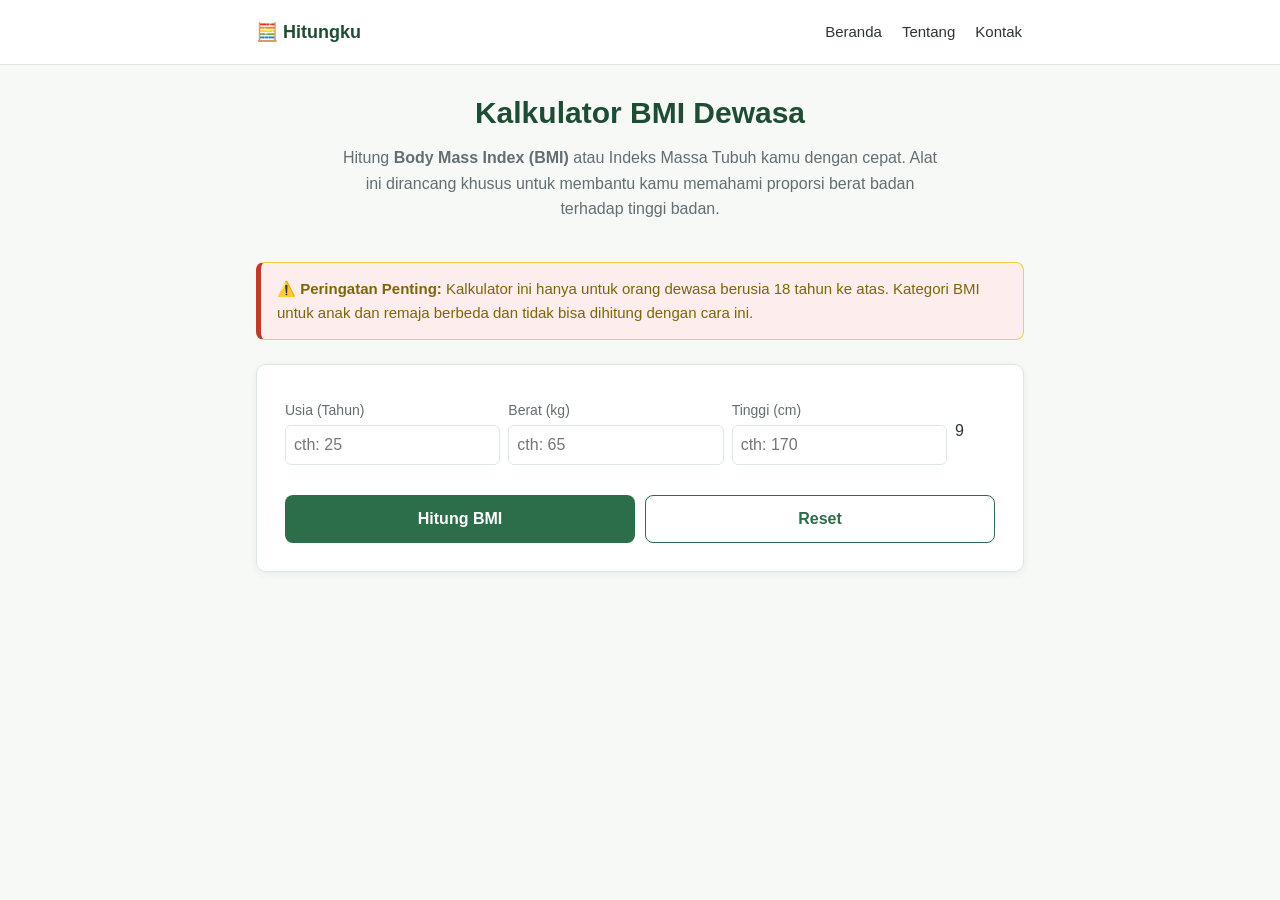
==== kalkulator-bmi.html @ 7bfb572b "Add files via upload" ====
<!DOCTYPE html>
<html lang="id">
<head>
    <meta charset="UTF-8">
    <meta name="viewport" content="width=device-width, initial-scale=1.0">
    <title>Kalkulator BMI Dewasa Gratis - Hitungku</title>
    <meta name="description" content="Hitung Body Mass Index (BMI) kamu secara gratis di Hitungku. Kalkulator BMI khusus dewasa (18+ tahun) dengan kategori standar WHO. Cepat, privat, tanpa daftar.">
    <link rel="stylesheet" href="style.css">
</head>
<body>
    <!-- HEADER -->
    <header class="site-header">
        <div class="container">
            <a href="index.html" class="logo">🧮 Hitungku</a>
            <nav class="main-nav">
                <a href="index.html">Beranda</a>
                <a href="tentang.html">Tentang</a>
                <a href="kontak.html">Kontak</a>
            </nav>
        </div>
    </header>

    <main class="container">
        <!-- AREA IKLAN: atas kalkulator -->

        <!-- JUDUL HALAMAN -->
        <section class="page-intro">
            <h1>Kalkulator BMI Dewasa</h1>
            <p>Hitung <strong>Body Mass Index (BMI)</strong> atau Indeks Massa Tubuh kamu dengan cepat. Alat ini dirancang khusus untuk membantu kamu memahami proporsi berat badan terhadap tinggi badan.</p>
        </section>

        <!-- PERINGATAN USIA (MENCOLOK) -->
        <div class="peringatan" style="border-left: 5px solid #c0392b; background-color: #fdedec; margin-bottom: 24px;">
            <strong>⚠️ Peringatan Penting:</strong> Kalkulator ini hanya untuk orang dewasa berusia 18 tahun ke atas. Kategori BMI untuk anak dan remaja berbeda dan tidak bisa dihitung dengan cara ini.
        </div>

        <!-- KALKULATOR -->
        <section class="calculator" id="kalkulatorBMI">
            <div class="input-section">
                <div class="baris-mk" style="grid-template-columns: 1fr 1fr 1fr 40px; border-bottom: none; padding-bottom: 12px;">
                    <div>
                        <label for="inputUsia" style="display:block; font-size:14px; margin-bottom:4px; color:var(--warna-teks-redup);">Usia (Tahun)</label>
                        <input type="number" id="inputUsia" min="18" max="120" step="1" placeholder="cth: 25" required>
                    </div>
                    <div>
                        <label for="inputBerat" style="display:block; font-size:14px; margin-bottom:4px; color:var(--warna-teks-redup);">Berat (kg)</label>
                        <input type="number" id="inputBerat" min="20" max="300" step="0.1" placeholder="cth: 65" required>
                    </div>
                    <div>
                        <label for="inputTinggi" style="display:block; font-size:14px; margin-bottom:4px; color:var(--warna-teks-redup);">Tinggi (cm)</label>
                        <input type="number" id="inputTinggi" min="100" max="250" step="1" placeholder="cth: 170" required>
                    </div>
                    <div style="display:flex; align-items:flex-end; padding-bottom:2px;">
                        <!-- Spacer untuk alignment -->
                   9</div>
                </div>
            </div>

            <!-- Tombol Aksi -->
            <div class="action-buttons">
                <button type="button" class="btn btn-primary" id="hitungBMIBtn">Hitung BMI</button>
                <button type="button" class="btn btn-secondary" id="resetBMIBtn">Reset</button>
            </div>

            <!-- Hasil -->
            <div class="hasil" id="hasilBMI" hidden>
                <div class="hasil-ipk">
                    <span class="hasil-label">Hasil BMI Kamu</span>
                    <span class="hasil-angka" id="nilaiBMI">0.0</span>
                    <span class="hasil-label" id="kategoriBMI" style="margin-top: 8px; font-size: 18px; color: var(--warna-utama-tua); font-weight: 600;">-</span>
                </div>
                <div class="hasil-detail">
                    <div class="hasil-item">
                        <span class="hasil-item-label">Usia</span>
                        <span class="hasil-item-angka" id="detailUsia">0 tahun</span>
                    </div>
                    <div class="ati>
        </article>
    </main>

    <!-- FOOTER -->
    <footer class="site-footer">
        <div class="container">
            <nav class="footer-nav">
                <a href="tentang.html">Tentang</a>
                <a href="kontak.html">Kontak</a>
                <a href="kebijakan-privasi.html">Kebijakan Privasi</a>
                <a href="disclaimer.html">Disclaimer</a>
            </nav>
            <p class="copyright">© 2026 Hitungku. Semua perhitungan dilakukan di browser kamu.</p>
        </div>
    </footer>

    <!-- Script Kalkulator BMI -->
    <script src="script-bmi.js"></script>
</body>
</html>
---- style.css ----
/* ============================================
   STYLE.CSS - Kalkulator Mahasiswa
   Pendekatan: Mobile-first, warna kalem, ringan
   ============================================ */

/* --- RESET DASAR --- */
* {
    box-sizing: border-box;
    margin: 0;
    padding: 0;
}

/* --- VARIABEL WARNA (mudah diganti) --- */
:root {
    --warna-utama: #2c6e49;       /* Hijau kalem */
    --warna-utama-tua: #1e4d34;
    --warna-aksen: #4c956c;
    --warna-latar: #f7f9f7;
    --warna-kartu: #ffffff;
    --warna-teks: #2d3436;
    --warna-teks-redup: #636e72;
    --warna-batas: #dfe6e9;
    --warna-error: #c0392b;
    --warna-sukses: #27ae60;
    --radius: 10px;
    --bayangan: 0 2px 8px rgba(0, 0, 0, 0.06);
}

/* --- FONT SISTEM (tidak memuat font eksternal) --- */
body {
    font-family: -apple-system, BlinkMacSystemFont, "Segoe UI", Roboto, Oxygen, Ubuntu, Cantarell, sans-serif;
    font-size: 16px;            /* Minimal 16px agar nyaman di HP */
    line-height: 1.6;
    color: var(--warna-teks);
    background-color: var(--warna-latar);
    -webkit-text-size-adjust: 100%;
}

/* --- CONTAINER (lebar maksimum + padding samping) --- */
.container {
    max-width: 800px;
    margin: 0 auto;
    padding: 0 16px;
}

/* --- HEADER --- */
.site-header {
    background-color: var(--warna-kartu);
    border-bottom: 1px solid var(--warna-batas);
    padding: 14px 0;
    position: sticky;
    top: 0;
    z-index: 10;
}

.site-header .container {
    display: flex;
    justify-content: space-between;
    align-items: center;
    flex-wrap: wrap;
    gap: 10px;
}

.logo {
    font-weight: 700;
    font-size: 18px;
    color: var(--warna-utama-tua);
    text-decoration: none;
}

.main-nav {
    display: flex;
    gap: 16px;
    flex-wrap: wrap;
}

.main-nav a {
    color: var(--warna-teks);
    text-decoration: none;
    font-size: 15px;
    padding: 6px 2px;
}

.main-nav a:hover {
    color: var(--warna-utama);
}

/* --- HERO (beranda) --- */
.hero {
    text-align: center;
    padding: 32px 0 24px;
}

.hero h1 {
    font-size: 28px;
    color: var(--warna-utama-tua);
    margin-bottom: 10px;
}

.hero p {
    color: var(--warna-teks-redup);
    max-width: 600px;
    margin: 0 auto;
}

/* --- DAFTAR KALKULATOR --- */
.calc-list {
    padding: 16px 0 32px;
}

.calc-list h2 {
    font-size: 20px;
    margin-bottom: 16px;
    color: var(--warna-utama-tua);
}

.calc-grid {
    display: grid;
    grid-template-columns: 1fr;
    gap: 14px;
}

.calc-card {
    background: var(--warna-kartu);
    border: 1px solid var(--warna-batas);
    border-radius: var(--radius);
    padding: 20px;
    text-decoration: none;
    color: var(--warna-teks);
    box-shadow: var(--bayangan);
    transition: transform 0.15s, box-shadow 0.15s;
}

.calc-card:hover {
    transform: translateY(-2px);
    box-shadow: 0 4px 12px rgba(0, 0, 0, 0.1);
}

.calc-icon {
    font-size: 36px;
    margin-bottom: 8px;
}

.calc-card h3 {
    font-size: 18px;
    color: var(--warna-utama-tua);
    margin-bottom: 6px;
}

.calc-card p {
    color: var(--warna-teks-redup);
    font-size: 15px;
    margin-bottom: 12px;
}

.calc-btn {
    color: var(--warna-utama);
    font-weight: 600;
    font-size: 15px;
}

/* --- HALAMAN KALKULATOR --- */
.page-intro {
    padding: 24px 0 16px;
    text-align: center;
}

.page-intro h1 {
    font-size: 26px;
    color: var(--warna-utama-tua);
    margin-bottom: 8px;
}

.page-intro p {
    color: var(--warna-teks-redup);
    max-width: 600px;
    margin: 0 auto;
}

/* --- KOTAK KALKULATOR --- */
.calculator {
    background: var(--warna-kartu);
    border: 1px solid var(--warna-batas);
    border-radius: var(--radius);
    padding: 20px;
    box-shadow: var(--bayangan);
    margin: 16px 0 32px;
}

/* Pilihan Skala */
.scale-selector {
    margin-bottom: 18px;
}

.scale-selector label {
    display: block;
    margin-bottom: 6px;
    font-size: 15px;
}

.scale-selector select {
    width: 100%;
    padding: 12px;
    font-size: 16px;
    border: 1px solid var(--warna-batas);
    border-radius: 8px;
    background: #fff;
    color: var(--warna-teks);
}

/* Header Baris Input */
.input-header {
    display: grid;
    grid-template-columns: 2fr 1fr 1.2fr 40px;
    gap: 8px;
    padding: 8px 4px;
    font-size: 13px;
    font-weight: 600;
    color: var(--warna-teks-redup);
    border-bottom: 1px solid var(--warna-batas);
    margin-bottom: 8px;
}

.col-sks, .col-nilai {
    text-align: center;
}

/* Setiap Baris Mata Kuliah */
.baris-mk {
    display: grid;
    grid-template-columns: 2fr 1fr 1.2fr 40px;
    gap: 8px;
    align-items: center;
    padding: 6px 0;
    border-bottom: 1px dashed var(--warna-batas);
}

.baris-mk input,
.baris-mk select {
    width: 100%;
    padding: 10px 8px;
    font-size: 16px;
    border: 1px solid var(--warna-batas);
    border-radius: 6px;
    background: #fff;
}

.baris-mk input:focus,
.baris-mk select:focus {
    outline: 2px solid var(--warna-aksen);
    outline-offset: 1px;
    border-color: var(--warna-aksen);
}

.baris-mk .col-sks input,
.baris-mk .col-nilai select {
    text-align: center;
}

.tombol-hapus {
    background: transparent;
    border: 1px solid var(--warna-batas);
    border-radius: 6px;
    width: 36px;
    height: 36px;
    font-size: 18px;
    cursor: pointer;
    color: var(--warna-error);
    transition: background 0.15s;
}

.tombol-hapus:hover {
    background: #fdecea;
}

/* Tombol Tambah Baris */
#tambahBaris {
    margin-top: 12px;
    width: 100%;
}

/* Tombol Umum */
.btn {
    padding: 14px 20px;
    font-size: 16px;
    font-weight: 600;
    border: none;
    border-radius: 8px;
    cursor: pointer;
    transition: background 0.15s, transform 0.1s;
    font-family: inherit;
}

.btn:active {
    transform: scale(0.98);
}

.btn-primary {
    background: var(--warna-utama);
    color: #fff;
}

.btn-primary:hover {
    background: var(--warna-utama-tua);
}

.btn-secondary {
    background: #fff;
    color: var(--warna-utama);
    border: 1px solid var(--warna-utama);
}

.btn-secondary:hover {
    background: #eef6f1;
}

/* Tombol Aksi (Hitung & Reset) */
.action-buttons {
    display: grid;
    grid-template-columns: 1fr 1fr;
    gap: 10px;
    margin-top: 18px;
}

/* Hasil */
.hasil {
    margin-top: 22px;
    padding: 20px;
    background: linear-gradient(135deg, #eef6f1 0%, #f7f9f7 100%);
    border: 1px solid var(--warna-aksen);
    border-radius: var(--radius);
    text-align: center;
}

.hasil-ipk {
    margin-bottom: 16px;
}

.hasil-label {
    display: block;
    font-size: 14px;
    color: var(--warna-teks-redup);
    text-transform: uppercase;
    letter-spacing: 1px;
    margin-bottom: 4px;
}

.hasil-angka {
    display: block;
    font-size: 56px;
    font-weight: 700;
    color: var(--warna-utama-tua);
    line-height: 1;
}

.hasil-detail {
    display: grid;
    grid-template-columns: 1fr 1fr;
    gap: 10px;
    padding-top: 14px;
    border-top: 1px solid var(--warna-batas);
}

.hasil-item-label {
    display: block;
    font-size: 13px;
    color: var(--warna-teks-redup);
    margin-bottom: 2px;
}

.hasil-item-angka {
    display: block;
    font-size: 22px;
    font-weight: 600;
    color: var(--warna-teks);
}

/* Pesan Error */
.error-msg {
    margin-top: 14px;
    padding: 12px 14px;
    background: #fdecea;
    border: 1px solid #f5b7b1;
    border-radius: 8px;
    color: var(--warna-error);
    font-size: 15px;
}

/* --- KONTEN SEO --- */
.content {
    padding: 16px 0 32px;
}

.content h2 {
    font-size: 22px;
    color: var(--warna-utama-tua);
    margin: 24px 0 10px;
}

.content p, .content li {
    margin-bottom: 10px;
    color: var(--warna-teks);
}

.content ul, .content ol {
    padding-left: 22px;
    margin-bottom: 12px;
}

.rumus {
    background: #eef6f1;
    border-left: 4px solid var(--warna-aksen);
    padding: 14px 16px;
    margin: 12px 0;
    font-family: "Courier New", monospace;
    font-size: 15px;
    border-radius: 6px;
    overflow-x: auto;
}

/* FAQ */
.faq {
    background: var(--warna-kartu);
    border: 1px solid var(--warna-batas);
    border-radius: 8px;
    margin-bottom: 10px;
    overflow: hidden;
}

.faq summary {
    padding: 14px 16px;
    cursor: pointer;
    font-size: 16px;
    list-style: none;
}

.faq summary::-webkit-details-marker {
    display: none;
}

.faq summary::after {
    content: " +";
    color: var(--warna-utama);
    font-weight: 700;
    float: right;
}

.faq[open] summary::after {
    content: " −";
}

.faq p {
    padding: 0 16px 14px;
    color: var(--warna-teks-redup);
    font-size: 15px;
}

/* Peringatan */
.peringatan {
    background: #fff8e1;
    border: 1px solid #f4d03f;
    border-radius: 8px;
    padding: 14px 16px;
    margin-top: 24px;
    font-size: 15px;
    color: #7d6608;
}

/* --- FOOTER --- */
.site-footer {
    background: var(--warna-kartu);
    border-top: 1px solid var(--warna-batas);
    padding: 24px 0;
    margin-top: 32px;
    text-align: center;
}

.footer-nav {
    display: flex;
    justify-content: center;
    flex-wrap: wrap;
    gap: 14px;
    margin-bottom: 12px;
}

.footer-nav a {
    color: var(--warna-teks-redup);
    text-decoration: none;
    font-size: 14px;
}

.footer-nav a:hover {
    color: var(--warna-utama);
}

.copyright {
    font-size: 13px;
    color: var(--warna-teks-redup);
}

/* --- RESPONSIVE (layar lebih besar dari 600px) --- */
@media (min-width: 600px) {
    .hero h1 { font-size: 34px; }
    .page-intro h1 { font-size: 30px; }
    .hasil-angka { font-size: 64px; }
    .calculator { padding: 28px; }
}
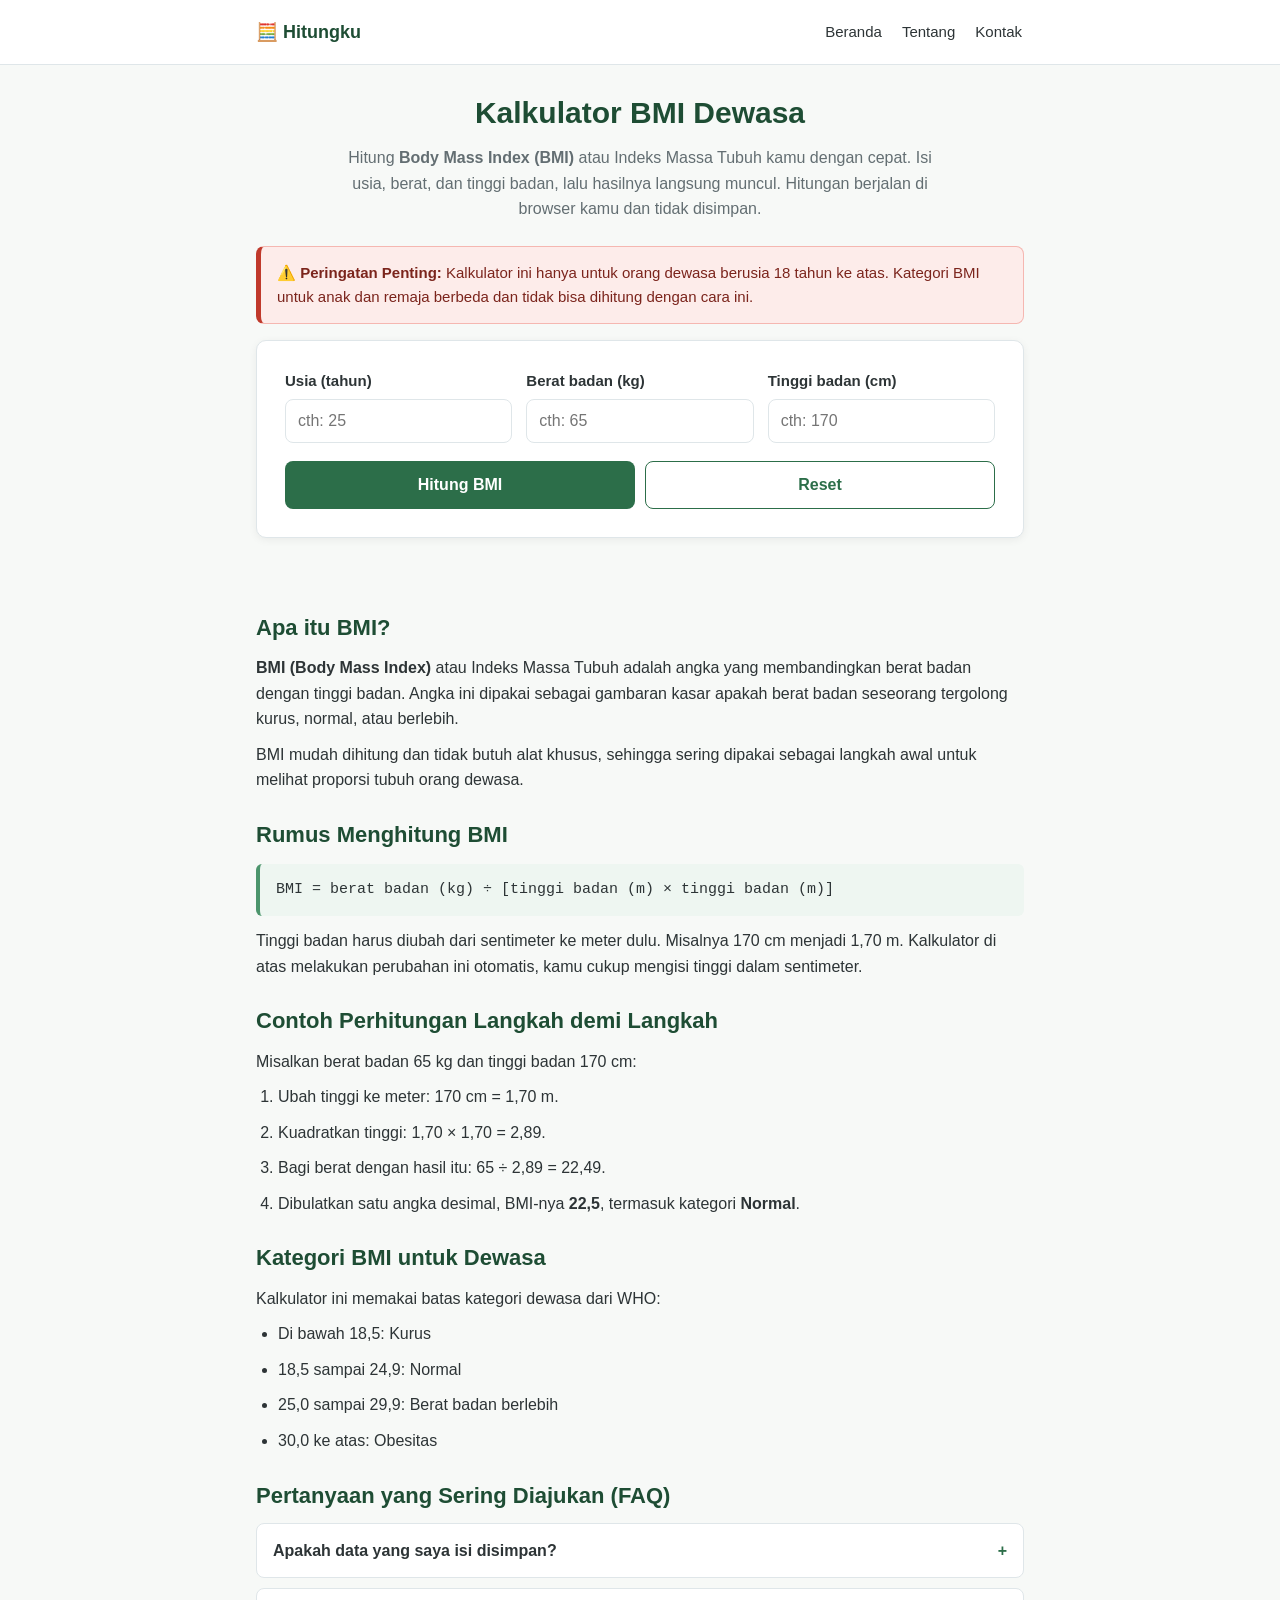
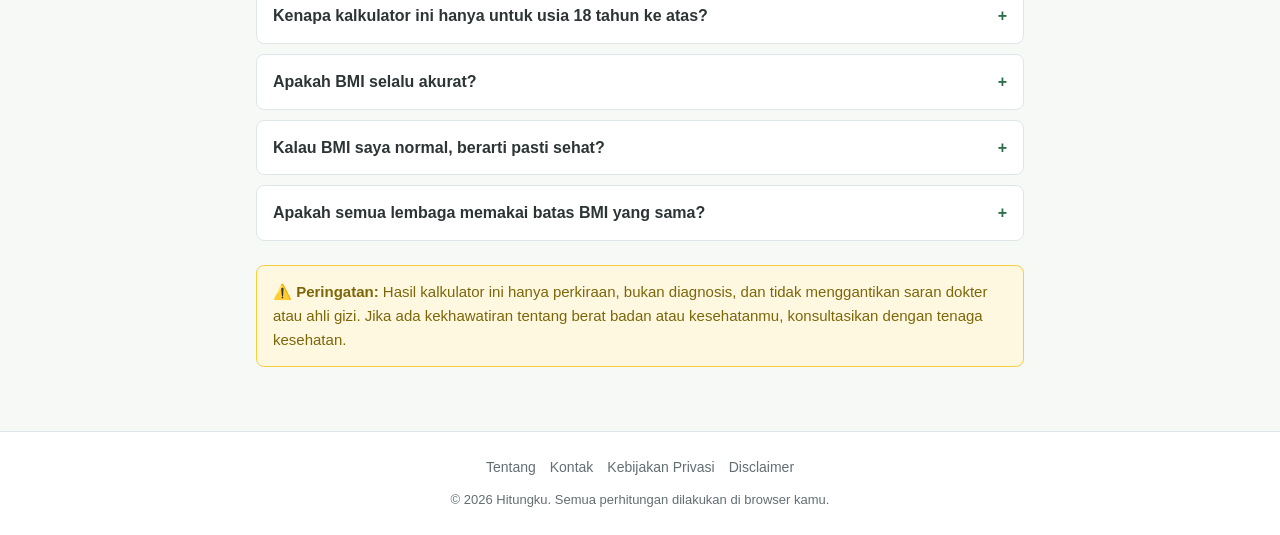
==== commit 27b83553: "Add files via upload" ====
--- a/kalkulator-bmi.html
+++ b/kalkulator-bmi.html
@@ -6,6 +6,54 @@
     <title>Kalkulator BMI Dewasa Gratis - Hitungku</title>
     <meta name="description" content="Hitung Body Mass Index (BMI) kamu secara gratis di Hitungku. Kalkulator BMI khusus dewasa (18+ tahun) dengan kategori standar WHO. Cepat, privat, tanpa daftar.">
     <link rel="stylesheet" href="style.css">
+    <style>
+        /* Gaya khusus halaman BMI */
+        .peringatan-dewasa {
+            background: #fdecea;
+            border: 1px solid #f5b7b1;
+            border-left: 5px solid var(--warna-error);
+            border-radius: 8px;
+            padding: 14px 16px;
+            margin: 8px 0 16px;
+            font-size: 15px;
+            color: #7b241c;
+        }
+        .bmi-fields {
+            display: grid;
+            grid-template-columns: 1fr;
+            gap: 14px;
+        }
+        .bmi-fields label {
+            display: block;
+            margin-bottom: 6px;
+            font-size: 15px;
+            font-weight: 600;
+        }
+        .bmi-fields input {
+            width: 100%;
+            padding: 12px;
+            font-size: 16px;
+            border: 1px solid var(--warna-batas);
+            border-radius: 8px;
+            background: #fff;
+            color: var(--warna-teks);
+        }
+        .bmi-fields input:focus {
+            outline: 2px solid var(--warna-aksen);
+            outline-offset: 1px;
+            border-color: var(--warna-aksen);
+        }
+        .hasil-kategori {
+            display: block;
+            margin-top: 8px;
+            font-size: 20px;
+            font-weight: 600;
+            color: var(--warna-utama-tua);
+        }
+        @media (min-width: 600px) {
+            .bmi-fields { grid-template-columns: 1fr 1fr 1fr; }
+        }
+    </style>
 </head>
 <body>
     <!-- HEADER -->
@@ -26,33 +74,28 @@
         <!-- JUDUL HALAMAN -->
         <section class="page-intro">
             <h1>Kalkulator BMI Dewasa</h1>
-            <p>Hitung <strong>Body Mass Index (BMI)</strong> atau Indeks Massa Tubuh kamu dengan cepat. Alat ini dirancang khusus untuk membantu kamu memahami proporsi berat badan terhadap tinggi badan.</p>
+            <p>Hitung <strong>Body Mass Index (BMI)</strong> atau Indeks Massa Tubuh kamu dengan cepat. Isi usia, berat, dan tinggi badan, lalu hasilnya langsung muncul. Hitungan berjalan di browser kamu dan tidak disimpan.</p>
         </section>
 
-        <!-- PERINGATAN USIA (MENCOLOK) -->
-        <div class="peringatan" style="border-left: 5px solid #c0392b; background-color: #fdedec; margin-bottom: 24px;">
+        <!-- PERINGATAN KHUSUS DEWASA -->
+        <div class="peringatan-dewasa">
             <strong>⚠️ Peringatan Penting:</strong> Kalkulator ini hanya untuk orang dewasa berusia 18 tahun ke atas. Kategori BMI untuk anak dan remaja berbeda dan tidak bisa dihitung dengan cara ini.
         </div>
 
         <!-- KALKULATOR -->
-        <section class="calculator" id="kalkulatorBMI">
-            <div class="input-section">
-                <div class="baris-mk" style="grid-template-columns: 1fr 1fr 1fr 40px; border-bottom: none; padding-bottom: 12px;">
-                    <div>
-                        <label for="inputUsia" style="display:block; font-size:14px; margin-bottom:4px; color:var(--warna-teks-redup);">Usia (Tahun)</label>
-                        <input type="number" id="inputUsia" min="18" max="120" step="1" placeholder="cth: 25" required>
-                    </div>
-                    <div>
-                        <label for="inputBerat" style="display:block; font-size:14px; margin-bottom:4px; color:var(--warna-teks-redup);">Berat (kg)</label>
-                        <input type="number" id="inputBerat" min="20" max="300" step="0.1" placeholder="cth: 65" required>
-                    </div>
-                    <div>
-                        <label for="inputTinggi" style="display:block; font-size:14px; margin-bottom:4px; color:var(--warna-teks-redup);">Tinggi (cm)</label>
-                        <input type="number" id="inputTinggi" min="100" max="250" step="1" placeholder="cth: 170" required>
-                    </div>
-                    <div style="display:flex; align-items:flex-end; padding-bottom:2px;">
-                        <!-- Spacer untuk alignment -->
-                   9</div>
+        <section class="calculator" id="kalkulator">
+            <div class="bmi-fields">
+                <div>
+                    <label for="inputUsia">Usia (tahun)</label>
+                    <input type="text" id="inputUsia" inputmode="numeric" placeholder="cth: 25" autocomplete="off">
+                </div>
+                <div>
+                    <label for="inputBerat">Berat badan (kg)</label>
+                    <input type="text" id="inputBerat" inputmode="decimal" placeholder="cth: 65" autocomplete="off">
+                </div>
+                <div>
+                    <label for="inputTinggi">Tinggi badan (cm)</label>
+                    <input type="text" id="inputTinggi" inputmode="decimal" placeholder="cth: 170" autocomplete="off">
                 </div>
             </div>
 
@@ -65,16 +108,95 @@
             <!-- Hasil -->
             <div class="hasil" id="hasilBMI" hidden>
                 <div class="hasil-ipk">
-                    <span class="hasil-label">Hasil BMI Kamu</span>
+                    <span class="hasil-label">BMI Kamu</span>
                     <span class="hasil-angka" id="nilaiBMI">0.0</span>
-                    <span class="hasil-label" id="kategoriBMI" style="margin-top: 8px; font-size: 18px; color: var(--warna-utama-tua); font-weight: 600;">-</span>
+                    <span class="hasil-kategori" id="kategoriBMI"></span>
                 </div>
                 <div class="hasil-detail">
                     <div class="hasil-item">
-                        <span class="hasil-item-label">Usia</span>
-                        <span class="hasil-item-angka" id="detailUsia">0 tahun</span>
+                        <span class="hasil-item-label">Berat badan</span>
+                        <span class="hasil-item-angka" id="detailBerat">-</span>
                     </div>
-                    <div class="ati>
+                    <div class="hasil-item">
+                        <span class="hasil-item-label">Tinggi badan</span>
+                        <span class="hasil-item-angka" id="detailTinggi">-</span>
+                    </div>
+                </div>
+            </div>
+
+            <!-- Pesan khusus usia di bawah 18 -->
+            <div class="peringatan" id="pesanKhususRemaja" hidden>
+                <strong>Kalkulator ini hanya untuk usia 18 tahun ke atas.</strong> Untuk anak dan remaja, silakan konsultasikan ke dokter atau puskesmas.
+            </div>
+
+            <!-- Pesan Error -->
+            <div class="error-msg" id="pesanErrorBMI" hidden></div>
+        </section>
+
+        <!-- AREA IKLAN: bawah kalkulator -->
+
+        <!-- KONTEN SEO -->
+        <article class="content">
+            <h2>Apa itu BMI?</h2>
+            <p><strong>BMI (Body Mass Index)</strong> atau Indeks Massa Tubuh adalah angka yang membandingkan berat badan dengan tinggi badan. Angka ini dipakai sebagai gambaran kasar apakah berat badan seseorang tergolong kurus, normal, atau berlebih.</p>
+            <p>BMI mudah dihitung dan tidak butuh alat khusus, sehingga sering dipakai sebagai langkah awal untuk melihat proporsi tubuh orang dewasa.</p>
+
+            <h2>Rumus Menghitung BMI</h2>
+            <div class="rumus">
+                BMI = berat badan (kg) ÷ [tinggi badan (m) × tinggi badan (m)]
+            </div>
+            <p>Tinggi badan harus diubah dari sentimeter ke meter dulu. Misalnya 170 cm menjadi 1,70 m. Kalkulator di atas melakukan perubahan ini otomatis, kamu cukup mengisi tinggi dalam sentimeter.</p>
+
+            <h2>Contoh Perhitungan Langkah demi Langkah</h2>
+            <p>Misalkan berat badan 65 kg dan tinggi badan 170 cm:</p>
+            <ol>
+                <li>Ubah tinggi ke meter: 170 cm = 1,70 m.</li>
+                <li>Kuadratkan tinggi: 1,70 × 1,70 = 2,89.</li>
+                <li>Bagi berat dengan hasil itu: 65 ÷ 2,89 = 22,49.</li>
+                <li>Dibulatkan satu angka desimal, BMI-nya <strong>22,5</strong>, termasuk kategori <strong>Normal</strong>.</li>
+            </ol>
+
+            <h2>Kategori BMI untuk Dewasa</h2>
+            <p>Kalkulator ini memakai batas kategori dewasa dari WHO:</p>
+            <ul>
+                <li>Di bawah 18,5: Kurus</li>
+                <li>18,5 sampai 24,9: Normal</li>
+                <li>25,0 sampai 29,9: Berat badan berlebih</li>
+                <li>30,0 ke atas: Obesitas</li>
+            </ul>
+
+            <!-- FAQ -->
+            <h2>Pertanyaan yang Sering Diajukan (FAQ)</h2>
+
+            <details class="faq">
+                <summary><strong>Apakah data yang saya isi disimpan?</strong></summary>
+                <p>Tidak. Seluruh perhitungan berjalan di browser kamu. Usia, berat, dan tinggi badan yang kamu ketik tidak dikirim ke server dan tidak disimpan. Begitu halaman ditutup atau dimuat ulang, isiannya hilang.</p>
+            </details>
+
+            <details class="faq">
+                <summary><strong>Kenapa kalkulator ini hanya untuk usia 18 tahun ke atas?</strong></summary>
+                <p>Anak dan remaja masih tumbuh, sehingga kategori BMI mereka bergantung pada usia dan jenis kelamin. Batas kategori dewasa tidak cocok untuk mereka. Untuk anak dan remaja, konsultasikan ke dokter atau puskesmas.</p>
+            </details>
+
+            <details class="faq">
+                <summary><strong>Apakah BMI selalu akurat?</strong></summary>
+                <p>Tidak. BMI tidak membedakan otot dan lemak, jadi orang yang berotot bisa memiliki BMI tinggi padahal lemak tubuhnya rendah. BMI juga kurang tepat untuk ibu hamil dan lansia.</p>
+            </details>
+
+            <details class="faq">
+                <summary><strong>Kalau BMI saya normal, berarti pasti sehat?</strong></summary>
+                <p>Belum tentu. BMI hanya satu gambaran kasar. Kesehatan juga dipengaruhi pola makan, aktivitas fisik, kualitas tidur, dan faktor lain yang tidak terukur oleh BMI.</p>
+            </details>
+
+            <details class="faq">
+                <summary><strong>Apakah semua lembaga memakai batas BMI yang sama?</strong></summary>
+                <p>Tidak selalu. Sebagian lembaga kesehatan memakai batas yang sedikit berbeda, termasuk untuk populasi Asia. Kalkulator ini memakai batas dewasa dari WHO. Untuk penilaian yang tepat, tanyakan ke tenaga kesehatan.</p>
+            </details>
+
+            <!-- PERINGATAN -->
+            <div class="peringatan">
+                <strong>⚠️ Peringatan:</strong> Hasil kalkulator ini hanya perkiraan, bukan diagnosis, dan tidak menggantikan saran dokter atau ahli gizi. Jika ada kekhawatiran tentang berat badan atau kesehatanmu, konsultasikan dengan tenaga kesehatan.
+            </div>
         </article>
     </main>
 
@@ -91,7 +213,7 @@
         </div>
     </footer>
 
-    <!-- Script Kalkulator BMI -->
+    <!-- Script Kalkulator -->
     <script src="script-bmi.js"></script>
 </body>
-</html>+</html>
